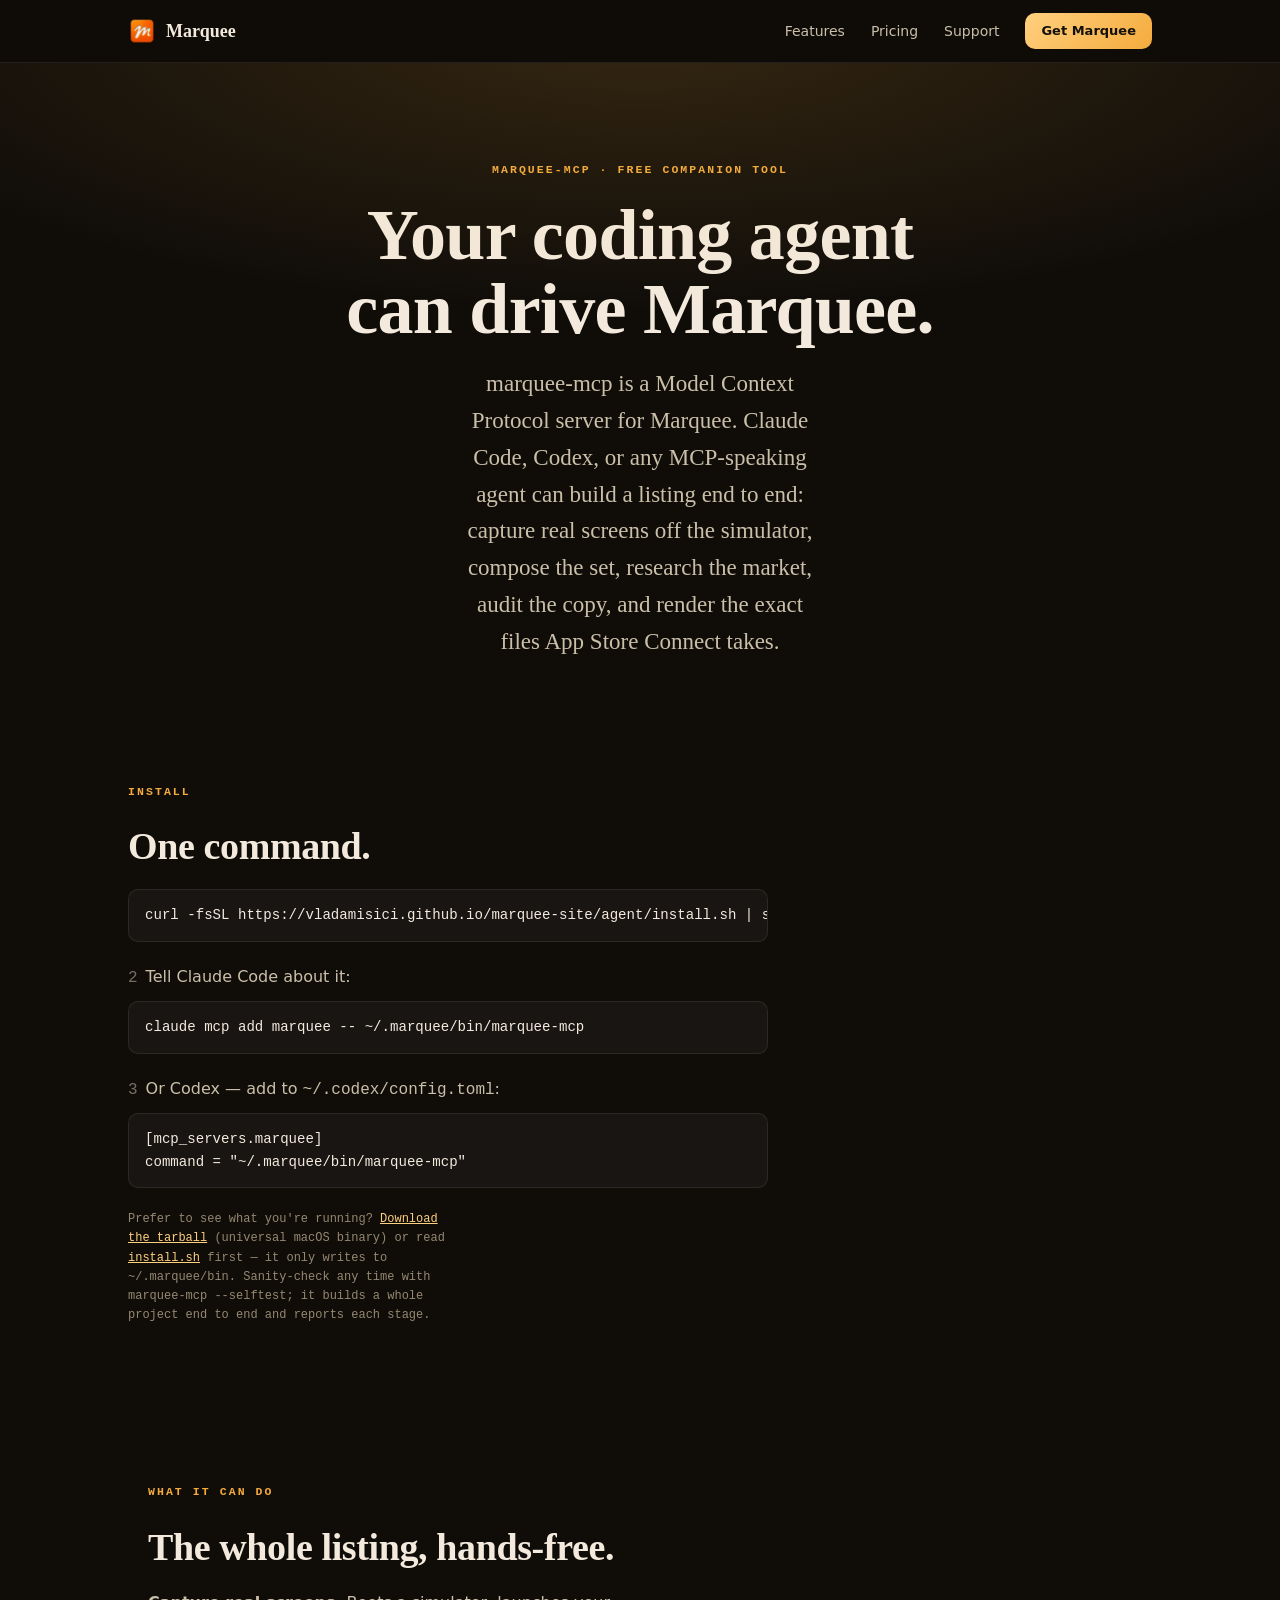
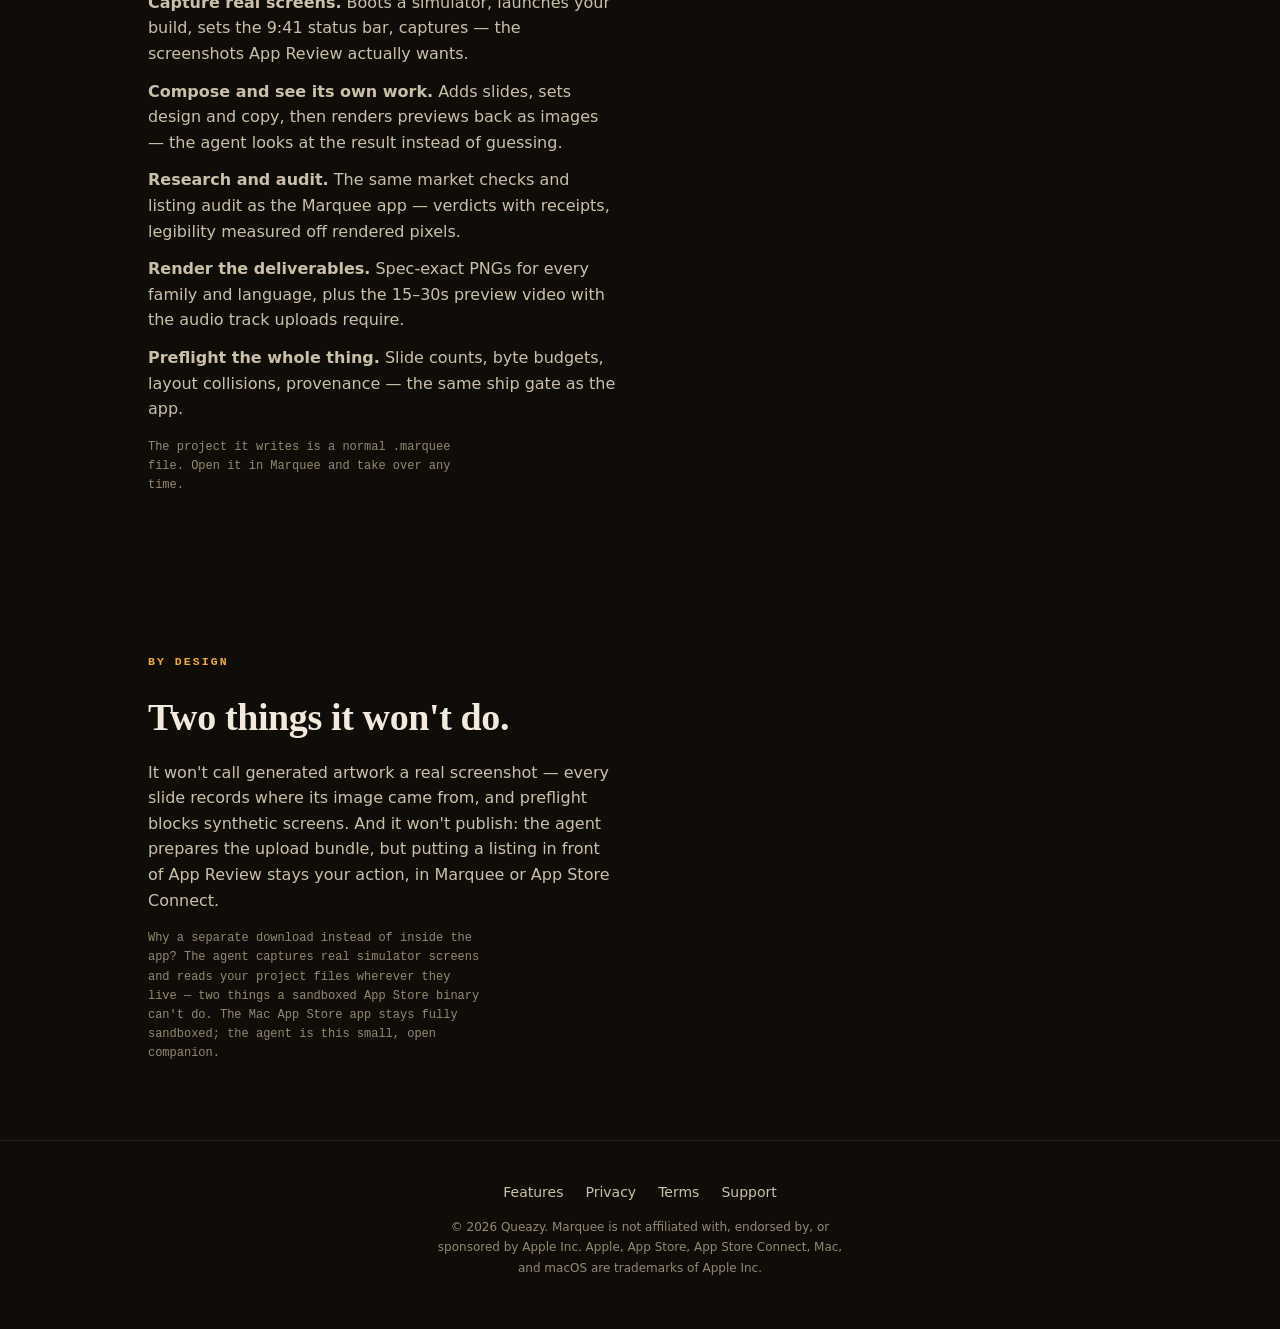
==== agent/index.html @ 682c8232 "site: add /agent — marquee-mcp download, installer, and the agent story The MCP server ships outside" ====
<!DOCTYPE html>
<html lang="en">
<head>
<meta charset="utf-8">
<meta name="viewport" content="width=device-width, initial-scale=1">
<title>Marquee Agent — let Claude Code or Codex drive the studio</title>
<meta name="description" content="marquee-mcp is Marquee's free MCP server: coding agents like Claude Code and Codex can capture real simulator screens, compose screenshot sets, run the ASO audit, and render store-exact files — while publishing stays yours.">
<meta property="og:title" content="Marquee Agent — let Claude Code or Codex drive the studio">
<meta property="og:description" content="A free MCP server for Marquee. Your coding agent captures real screens, composes the set, audits the copy, and renders store-exact files.">
<meta property="og:type" content="website">
<link rel="icon" type="image/png" href="../icon.png">
<link rel="stylesheet" href="../style.css?v=3">
<style>
  .code { background: rgba(127,127,127,.08); border: 1px solid rgba(127,127,127,.18);
          border-radius: 10px; padding: 14px 16px; font-family: var(--mono);
          font-size: .88rem; overflow-x: auto; white-space: pre; margin: 10px 0 22px; }
  .step-num { font-family: var(--mono); opacity: .55; margin-right: 8px; }
</style>
</head>
<body>

<nav class="nav">
  <div class="wrap">
    <a class="brand" href="../index.html"><img src="../icon.png" alt="" width="28" height="28">Marquee</a>
    <div class="links">
      <a href="../index.html#features">Features</a>
      <a href="../index.html#pricing">Pricing</a>
      <a href="../index.html#support">Support</a>
      <a class="cta-sm" href="https://apps.apple.com/app/id6792501183">Get Marquee</a>
    </div>
  </div>
</nav>

<header class="hero" id="top">
  <div class="wrap">
    <span class="eyebrow">marquee-mcp · Free companion tool</span>
    <h1>Your coding agent<br>can drive Marquee.</h1>
    <p class="tag">marquee-mcp is a Model Context Protocol server for Marquee. Claude Code, Codex, or
      any MCP-speaking agent can build a listing end to end: capture real screens off the simulator,
      compose the set, research the market, audit the copy, and render the exact files
      App Store Connect takes.</p>
  </div>
</header>

<main>
  <div class="wrap">

    <section class="feature reveal in">
      <div class="text" style="max-width:640px;margin:0 auto;">
        <span class="eyebrow">Install</span>
        <h2>One command.</h2>
        <div class="code">curl -fsSL https://vladamisici.github.io/marquee-site/agent/install.sh | sh</div>
        <p><span class="step-num">2</span>Tell Claude Code about it:</p>
        <div class="code">claude mcp add marquee -- ~/.marquee/bin/marquee-mcp</div>
        <p><span class="step-num">3</span>Or Codex — add to <span style="font-family:var(--mono)">~/.codex/config.toml</span>:</p>
        <div class="code">[mcp_servers.marquee]
command = "~/.marquee/bin/marquee-mcp"</div>
        <p class="note">Prefer to see what you're running? <a href="marquee-mcp-1.1.0-macos.tar.gz">Download the tarball</a>
          (universal macOS binary) or read <a href="install.sh">install.sh</a> first — it only writes to
          <span style="font-family:var(--mono)">~/.marquee/bin</span>. Sanity-check any time with
          <span style="font-family:var(--mono)">marquee-mcp --selftest</span>; it builds a whole project
          end to end and reports each stage.</p>
      </div>
    </section>

    <section class="feature reveal in">
      <div class="text" style="max-width:640px;margin:0 auto;">
        <span class="eyebrow">What it can do</span>
        <h2>The whole listing, hands-free.</h2>
        <p><b>Capture real screens.</b> Boots a simulator, launches your build, sets the 9:41 status
          bar, captures — the screenshots App Review actually wants.</p>
        <p><b>Compose and see its own work.</b> Adds slides, sets design and copy, then renders
          previews back as images — the agent looks at the result instead of guessing.</p>
        <p><b>Research and audit.</b> The same market checks and listing audit as the Marquee app —
          verdicts with receipts, legibility measured off rendered pixels.</p>
        <p><b>Render the deliverables.</b> Spec-exact PNGs for every family and language, plus the
          15–30s preview video with the audio track uploads require.</p>
        <p><b>Preflight the whole thing.</b> Slide counts, byte budgets, layout collisions,
          provenance — the same ship gate as the app.</p>
        <p class="note">The project it writes is a normal .marquee file. Open it in Marquee and take
          over any time.</p>
      </div>
    </section>

    <section class="feature reveal in">
      <div class="text" style="max-width:640px;margin:0 auto;">
        <span class="eyebrow">By design</span>
        <h2>Two things it won't do.</h2>
        <p>It won't call generated artwork a real screenshot — every slide records where its image
          came from, and preflight blocks synthetic screens. And it won't publish: the agent prepares
          the upload bundle, but putting a listing in front of App Review stays your action, in
          Marquee or App Store Connect.</p>
        <p class="note">Why a separate download instead of inside the app? The agent captures real
          simulator screens and reads your project files wherever they live — two things a sandboxed
          App Store binary can't do. The Mac App Store app stays fully sandboxed; the agent is this
          small, open companion.</p>
      </div>
    </section>

  </div>
</main>

<footer>
  <nav>
    <a href="../index.html#features">Features</a>
    <a href="../privacy.html">Privacy</a>
    <a href="../terms.html">Terms</a>
    <a href="../index.html#support">Support</a>
  </nav>
  <p class="fine">© 2026 Queazy. Marquee is not affiliated with, endorsed by, or sponsored by Apple Inc.
    Apple, App Store, App Store Connect, Mac, and macOS are trademarks of Apple Inc.</p>
</footer>

</body>
</html>
---- style.css ----
/* Marquee — marketing + legal site.
   A committed warm-dark "studio light-table," matching the app itself: incandescent amber on
   deep warm black, serif titles, SF body, mono for specs. Single-theme by intent — Marquee is a
   committed dark studio, so the site lives in the same world rather than inverting for light. */

:root {
  --ground: #100d09;      /* deepest warm black, behind everything */
  --panel:  #17120c;      /* raised surfaces */
  --raised: #251f18;      /* cards */
  --line:   rgba(255,255,255,.08);
  --line-2: rgba(255,255,255,.14);
  --ink:      #f3eadd;
  --ink-soft: #cabfa9;
  --ink-faint:#948871;
  --accent:      #f4ab3d;
  --accent-soft: #ffd07e;
  --accent-glow: rgba(244,171,61,.16);
  --ok: #6bbf99;
  --serif: "New York", "Iowan Old Style", "Palatino", Georgia, serif;
  --sans:  -apple-system, BlinkMacSystemFont, "SF Pro Text", "Segoe UI", system-ui, sans-serif;
  --mono:  "SF Mono", ui-monospace, Menlo, monospace;
  --maxw: 1080px;
}

* { margin: 0; padding: 0; box-sizing: border-box; }
html { scroll-behavior: smooth; }
@media (prefers-reduced-motion: reduce) { html { scroll-behavior: auto; } }

body {
  background: var(--ground);
  color: var(--ink);
  font-family: var(--sans);
  line-height: 1.6;
  -webkit-font-smoothing: antialiased;
  text-rendering: optimizeLegibility;
  overflow-x: hidden;
}

a { color: var(--accent-soft); }
img { max-width: 100%; height: auto; display: block; }
:focus-visible { outline: 2px solid var(--accent); outline-offset: 3px; border-radius: 4px; }

.wrap { max-width: var(--maxw); margin: 0 auto; padding: 0 28px; }

/* Eyebrow label — mono, tracked, amber. Names a real capability, not a sequence number. */
.eyebrow {
  font-family: var(--mono); font-size: 11.5px; letter-spacing: .18em;
  text-transform: uppercase; color: var(--accent); font-weight: 600;
}

h1, h2, h3 { font-family: var(--serif); font-weight: 600; letter-spacing: -.01em; text-wrap: balance; }

/* ---- Top nav ---- */
.nav {
  position: sticky; top: 0; z-index: 50;
  backdrop-filter: saturate(140%) blur(14px);
  background: rgba(16,13,9,.72);
  border-bottom: 1px solid var(--line);
}
.nav .wrap { display: flex; align-items: center; gap: 16px; height: 62px; }
.nav .brand { display: flex; align-items: center; gap: 10px; font-family: var(--serif);
  font-size: 18px; font-weight: 600; text-decoration: none; color: var(--ink); }
.nav .brand img { width: 28px; height: 28px; border-radius: 8px; }
.nav .links { margin-left: auto; display: flex; align-items: center; gap: 26px; }
.nav .links a { color: var(--ink-soft); text-decoration: none; font-size: 14px; }
.nav .links a:hover { color: var(--ink); }
/* Higher specificity than `.nav .links a` so the near-black ink on amber isn't overridden
   by the link color (which made "Get Marquee" invisible). */
.nav .links a.cta-sm {
  font-size: 13px; font-weight: 600; color: #14100a;
  background: linear-gradient(135deg, var(--accent-soft), var(--accent));
  padding: 8px 16px; border-radius: 10px; text-decoration: none;
}
.nav .links a.cta-sm:hover { color: #14100a; filter: brightness(1.05); }
@media (max-width: 720px) { .nav .links a:not(.cta-sm) { display: none; } }

/* ---- Hero ---- */
.hero { position: relative; text-align: center; padding: 92px 0 40px; overflow: hidden; }
.hero::before {
  content: ""; position: absolute; inset: 0;
  background: radial-gradient(120% 80% at 50% -5%, var(--accent-glow), transparent 55%);
  pointer-events: none;
}
.hero .eyebrow { display: inline-block; margin-bottom: 20px; }
.hero h1 { font-size: clamp(42px, 7.4vw, 72px); line-height: 1.02; }
.hero .tag {
  font-family: var(--serif); font-size: clamp(18px, 2.5vw, 23px); color: var(--ink-soft);
  margin: 20px auto 0; max-width: 30ch; text-wrap: balance;
}
.hero .actions { margin-top: 34px; display: flex; gap: 14px; justify-content: center; align-items: center; flex-wrap: wrap; }
.btn {
  display: inline-block; font-weight: 600; text-decoration: none; border-radius: 13px;
  padding: 13px 28px; font-size: 16px;
}
.btn.primary {
  background: linear-gradient(135deg, var(--accent-soft), var(--accent)); color: #14100a;
  border: 1px solid rgba(255,255,255,.3); box-shadow: 0 12px 40px rgba(244,171,61,.26);
}
.btn.primary:hover { filter: brightness(1.05); }
.btn.ghost { color: var(--ink-soft); border: 1px solid var(--line-2); }
.btn.ghost:hover { color: var(--ink); border-color: var(--ink-faint); }
.hero .soon { font-size: 12.5px; color: var(--ink-faint); margin-top: 16px; font-family: var(--mono); }

/* Hero screenshot — floats on the ground with a soft glow, like a slide on the app's Stage. */
.hero-shot { position: relative; margin: 52px auto 0; max-width: 940px; }
.hero-shot img {
  width: 100%; border-radius: 16px; border: 1px solid var(--line-2);
  box-shadow: 0 40px 120px rgba(0,0,0,.6), 0 0 90px rgba(244,171,61,.08);
}

/* ---- Trust strip ---- */
.strip { border-top: 1px solid var(--line); border-bottom: 1px solid var(--line); background: var(--panel); }
.strip .wrap { display: grid; grid-template-columns: repeat(3, 1fr); }
.strip .cell { padding: 22px 18px; text-align: center; }
.strip .cell + .cell { border-left: 1px solid var(--line); }
.strip b { display: block; font-family: var(--serif); font-size: 16px; }
.strip span { font-size: 12.5px; color: var(--ink-faint); font-family: var(--mono); }
@media (max-width: 660px) {
  .strip .wrap { grid-template-columns: 1fr; }
  .strip .cell + .cell { border-left: none; border-top: 1px solid var(--line); }
}

/* ---- Feature rows (alternating image / text) ---- */
.feature { display: grid; grid-template-columns: 1.05fr .95fr; gap: 56px; align-items: center; padding: 76px 0; }
.feature.flip .shot { order: 2; }
.feature .shot img {
  width: 100%; border-radius: 14px; border: 1px solid var(--line);
  box-shadow: 0 24px 70px rgba(0,0,0,.5);
}
.feature h2 { font-size: clamp(28px, 3.6vw, 38px); margin: 14px 0 12px; }
.feature p { color: var(--ink-soft); font-size: 16px; max-width: 46ch; }
.feature p + p { margin-top: 12px; }
.feature .note { font-family: var(--mono); font-size: 12px; color: var(--ink-faint); margin-top: 16px; }
@media (max-width: 820px) {
  .feature { grid-template-columns: 1fr; gap: 26px; padding: 52px 0; }
  .feature.flip .shot { order: 0; }
}

/* ---- ASO band (text-forward; no fabricated screenshot) ---- */
.aso { background: var(--panel); border-top: 1px solid var(--line); border-bottom: 1px solid var(--line); }
.aso .wrap { padding: 76px 28px; }
.aso h2 { font-size: clamp(28px, 3.6vw, 38px); margin: 14px 0 12px; max-width: 20ch; }
.aso .lede { color: var(--ink-soft); font-size: 16px; max-width: 60ch; }
.aso .chips { display: flex; flex-wrap: wrap; gap: 10px; margin-top: 26px; }
.aso .chip {
  font-family: var(--mono); font-size: 12px; color: var(--ink-soft);
  border: 1px solid var(--line-2); border-radius: 999px; padding: 7px 14px; background: var(--raised);
}
.aso .chip.ok { color: var(--ok); border-color: rgba(107,191,153,.4); }

/* ---- Pricing ---- */
.pricing { text-align: center; padding: 80px 0; }
.pricing h2 { font-size: clamp(28px, 3.6vw, 38px); }
.pricing .price { font-family: var(--serif); font-size: 22px; color: var(--ink-soft); margin-top: 12px; }
.pricing ul { list-style: none; margin: 26px auto 0; max-width: 420px; text-align: left; display: grid; gap: 10px; }
.pricing li { color: var(--ink-soft); font-size: 15px; padding-left: 28px; position: relative; }
.pricing li::before { content: "✓"; position: absolute; left: 0; color: var(--accent); font-weight: 700; }

/* ---- FAQ ---- */
.faq { padding: 40px 0 20px; }
.faq h2 { font-size: clamp(26px, 3.4vw, 34px); text-align: center; margin-bottom: 28px; }
.faq .list { max-width: 780px; margin: 0 auto; }
.faq details { border-top: 1px solid var(--line); padding: 18px 0; }
.faq details:last-child { border-bottom: 1px solid var(--line); }
.faq summary { font-family: var(--serif); font-size: 18px; cursor: pointer; list-style: none;
  display: flex; justify-content: space-between; gap: 16px; }
.faq summary::-webkit-details-marker { display: none; }
.faq summary::after { content: "+"; color: var(--accent); font-weight: 700; }
.faq details[open] summary::after { content: "–"; }
.faq details p { color: var(--ink-soft); font-size: 15px; margin-top: 12px; }

/* ---- Support ---- */
.support { text-align: center; padding: 72px 0; }
.support .card {
  background: var(--panel); border: 1px solid var(--line); border-radius: 20px;
  padding: 44px; max-width: 640px; margin: 28px auto 0;
}
.support .mail { display: inline-block; font-family: var(--mono); font-size: 18px; color: var(--accent-soft);
  text-decoration: none; margin-top: 10px; border-bottom: 1px solid rgba(244,171,61,.4); padding-bottom: 2px; }
.support .note { font-size: 13px; color: var(--ink-faint); margin-top: 16px; }

/* ---- Footer ---- */
footer { border-top: 1px solid var(--line); padding: 40px 0 56px; text-align: center; }
footer nav { margin-bottom: 14px; display: flex; gap: 22px; justify-content: center; flex-wrap: wrap; }
footer nav a { color: var(--ink-soft); text-decoration: none; font-size: 14px; }
footer nav a:hover { color: var(--accent-soft); }
footer .fine { font-size: 12px; color: var(--ink-faint); max-width: 56ch; margin: 0 auto; line-height: 1.7; }

/* ---- Legal pages (privacy / terms) ---- */
.legal { padding: 64px 0 40px; }
.legal .back { font-family: var(--mono); font-size: 12.5px; color: var(--accent-soft); text-decoration: none; }
.legal h1 { font-size: clamp(34px, 5vw, 46px); margin: 18px 0 6px; }
.legal .eff { font-family: var(--mono); font-size: 12px; color: var(--ink-faint); }
.legal .doc { background: var(--panel); border: 1px solid var(--line); border-radius: 18px; padding: 44px; margin-top: 30px; }
.legal .lead { font-family: var(--serif); font-size: 20px; color: var(--ink);
  border-left: 2px solid var(--accent); padding-left: 18px; margin-bottom: 26px; text-wrap: balance; }
.legal .doc h2 { font-size: 20px; margin: 30px 0 8px; }
.legal .doc h2:first-of-type { margin-top: 0; }
.legal .doc p, .legal .doc li { color: var(--ink-soft); font-size: 15px; }
.legal .doc p + p { margin-top: 10px; }
.legal .doc ul { margin: 10px 0 4px 22px; }
.legal .doc li { margin-bottom: 6px; }
@media (max-width: 660px) { .legal .doc, .support .card { padding: 28px 22px; } }

/* ---- Scroll reveal (subtle; disabled for reduced motion) ---- */
.reveal { opacity: 0; transform: translateY(16px); transition: opacity .6s ease, transform .6s ease; }
.reveal.in { opacity: 1; transform: none; }
@media (prefers-reduced-motion: reduce) { .reveal { opacity: 1; transform: none; transition: none; } }
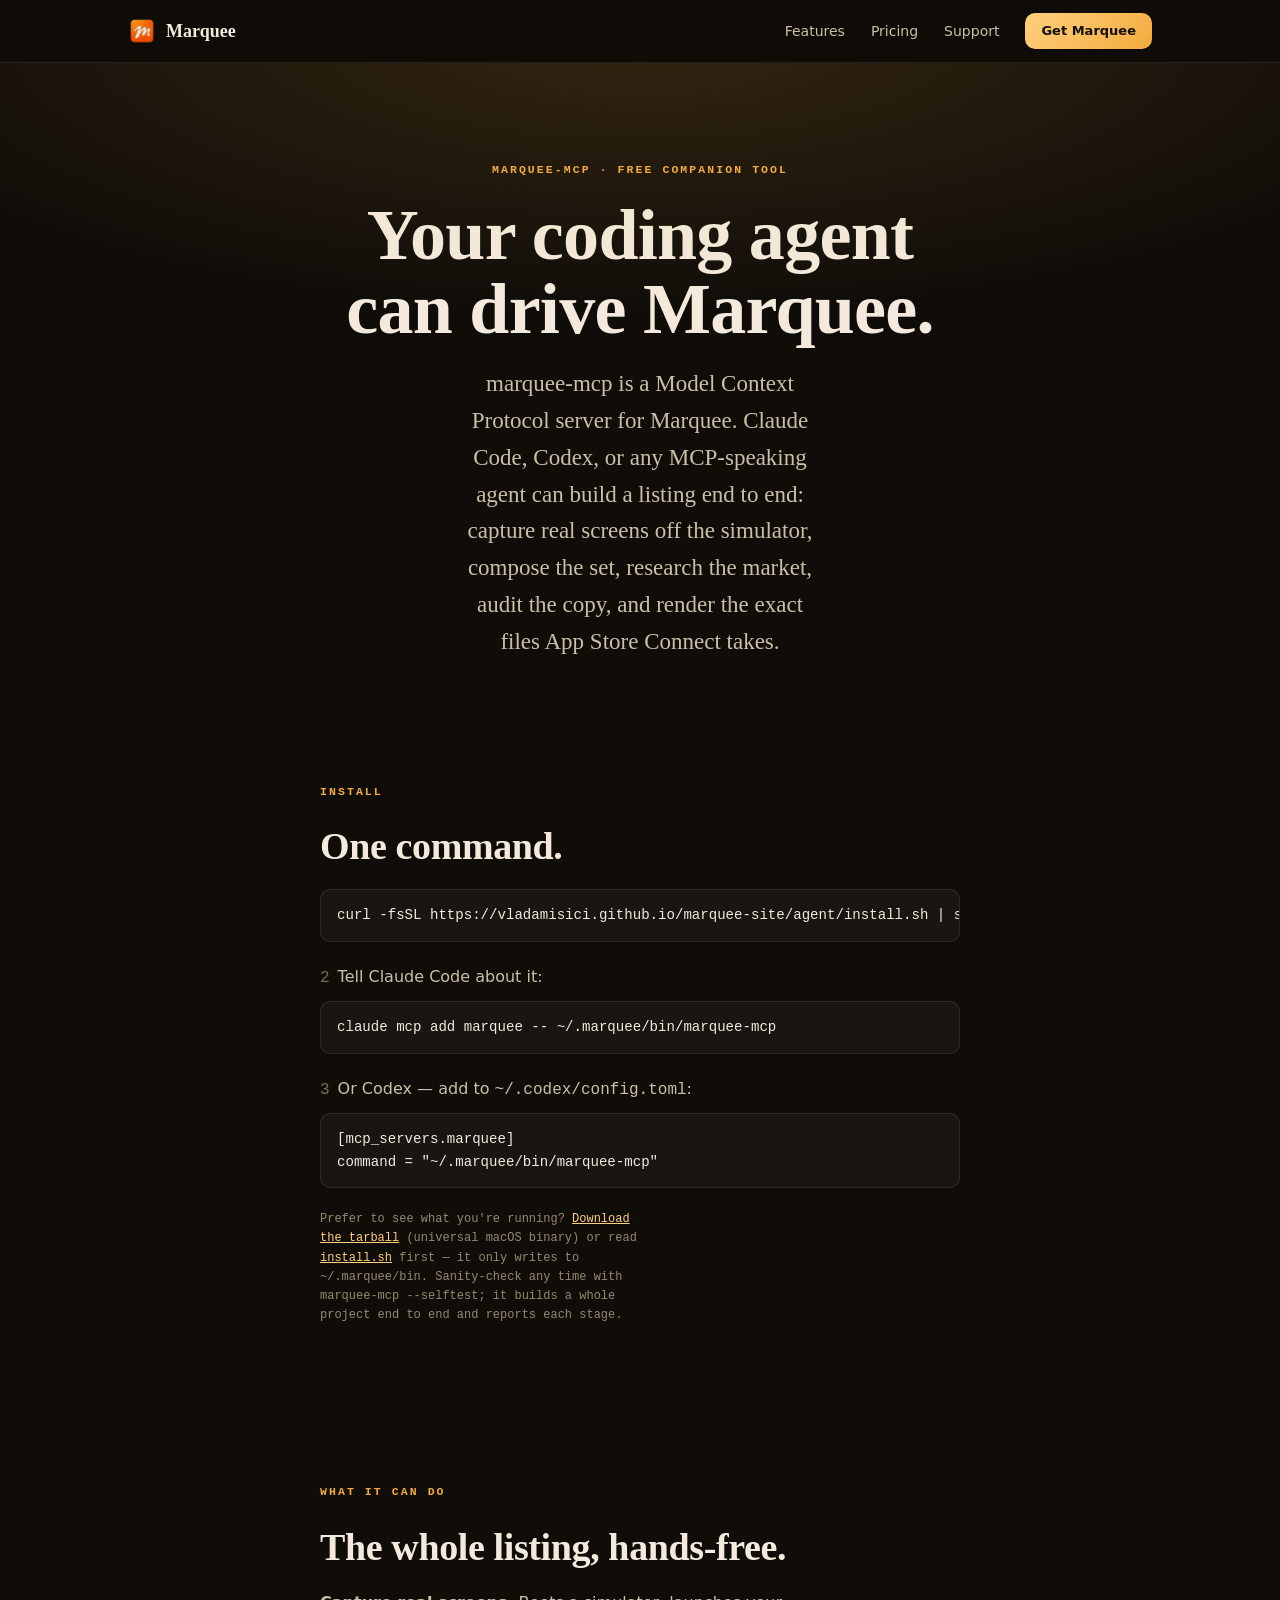
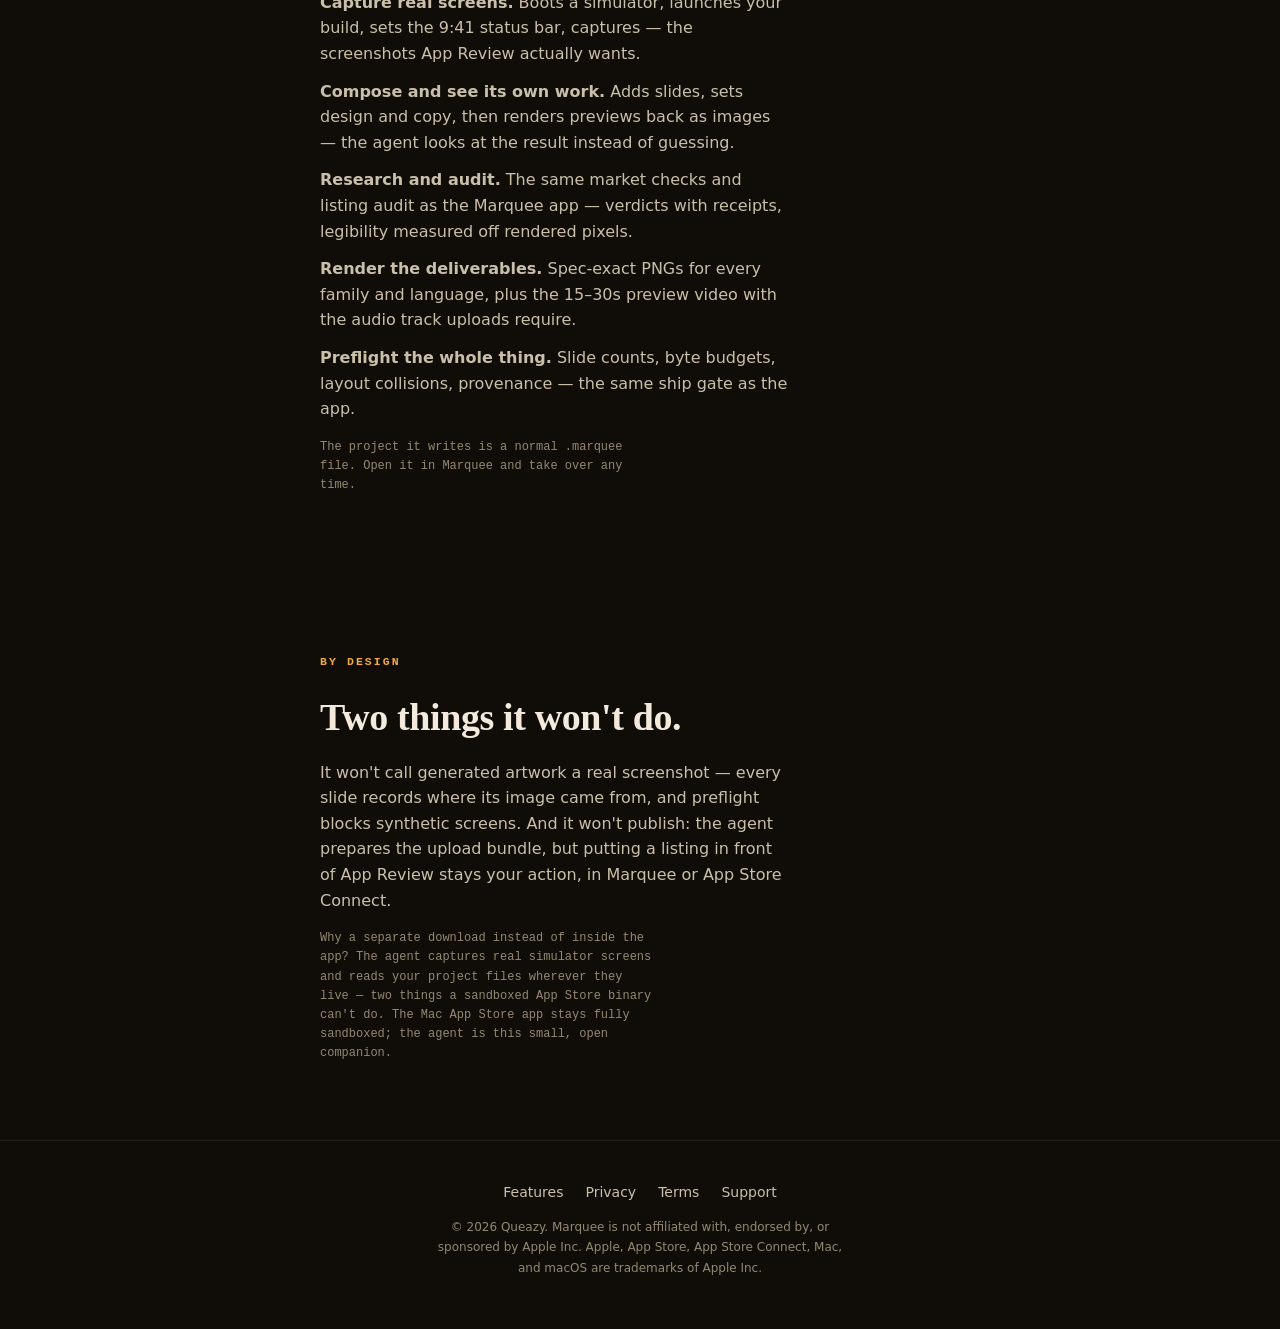
==== commit bf700f9a: "site(agent): text-only sections center instead of hanging in the shot column Co-Authored-By: Claude " ====
--- a/agent/index.html
+++ b/agent/index.html
@@ -45,7 +45,7 @@
 <main>
   <div class="wrap">
 
-    <section class="feature reveal in">
+    <section class="feature reveal in" style="display:block;">
       <div class="text" style="max-width:640px;margin:0 auto;">
         <span class="eyebrow">Install</span>
         <h2>One command.</h2>
@@ -63,7 +63,7 @@
       </div>
     </section>
 
-    <section class="feature reveal in">
+    <section class="feature reveal in" style="display:block;">
       <div class="text" style="max-width:640px;margin:0 auto;">
         <span class="eyebrow">What it can do</span>
         <h2>The whole listing, hands-free.</h2>
@@ -82,7 +82,7 @@
       </div>
     </section>
 
-    <section class="feature reveal in">
+    <section class="feature reveal in" style="display:block;">
       <div class="text" style="max-width:640px;margin:0 auto;">
         <span class="eyebrow">By design</span>
         <h2>Two things it won't do.</h2>
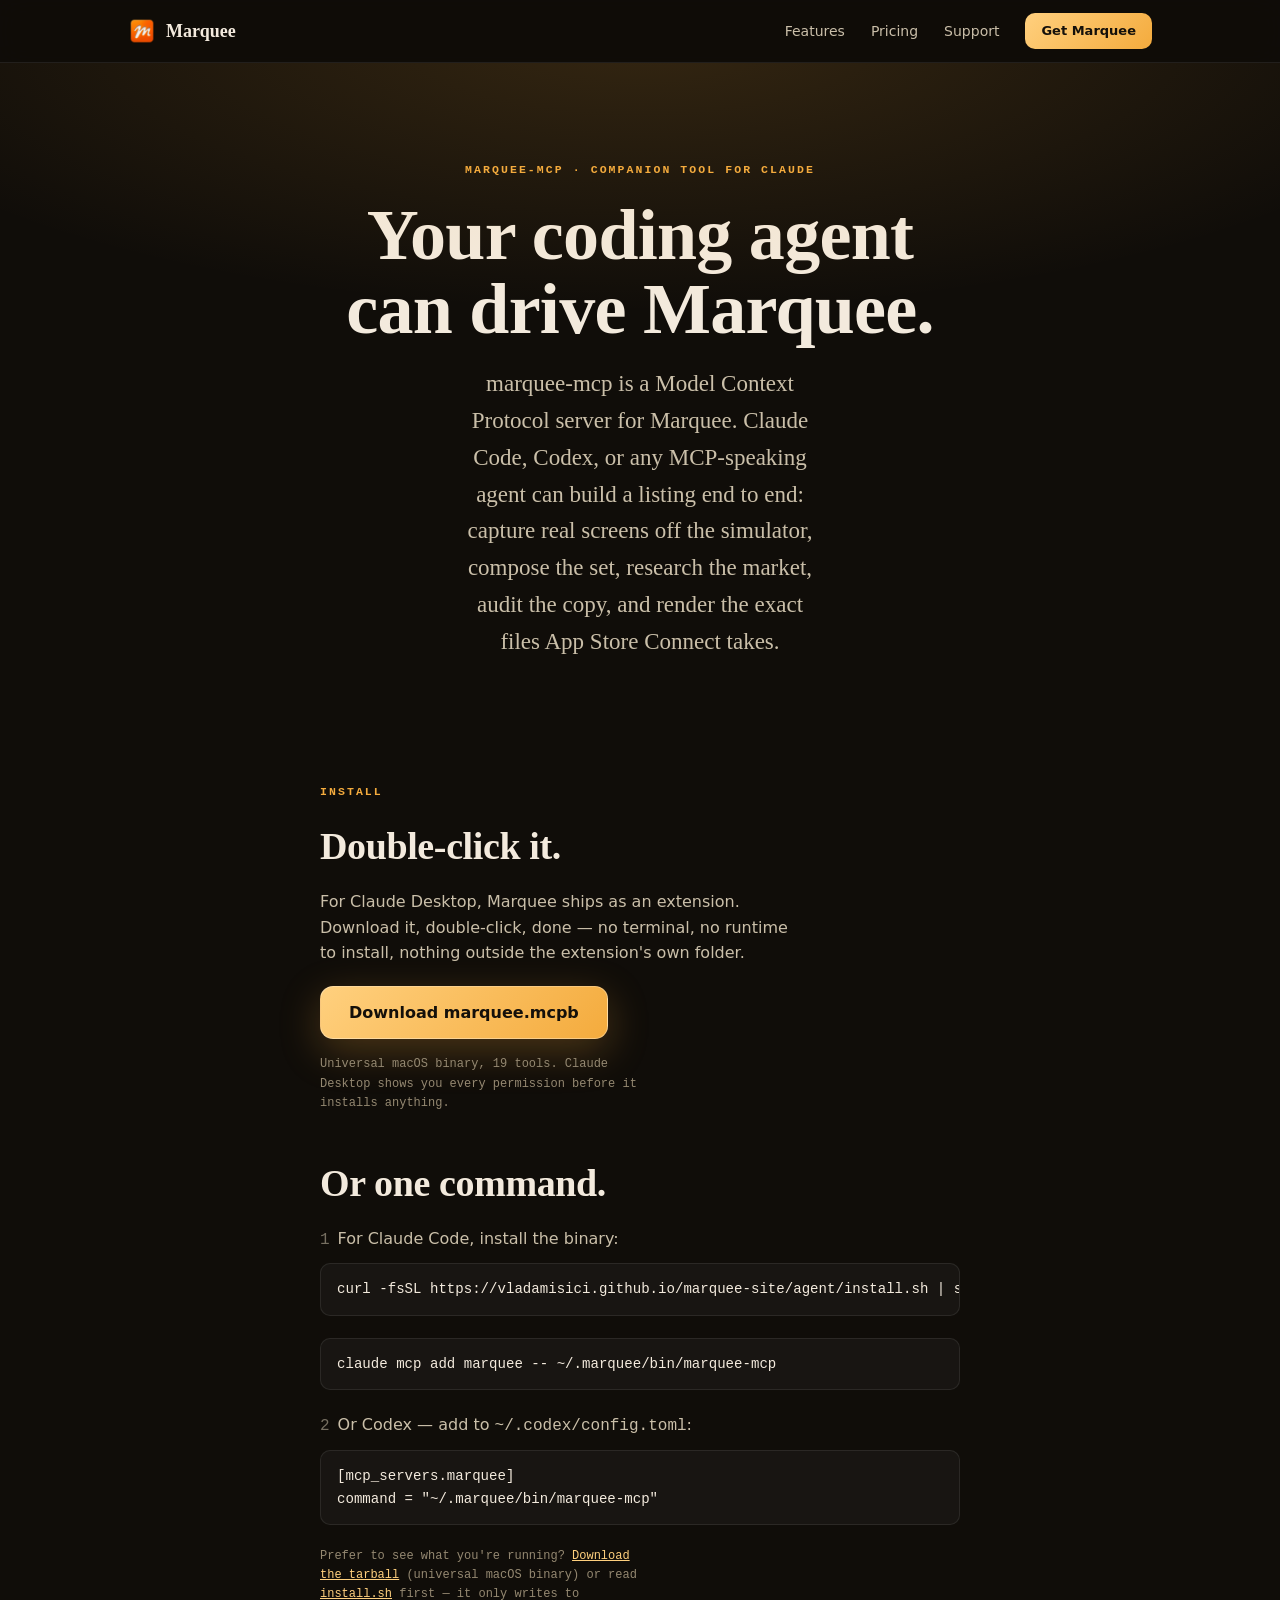
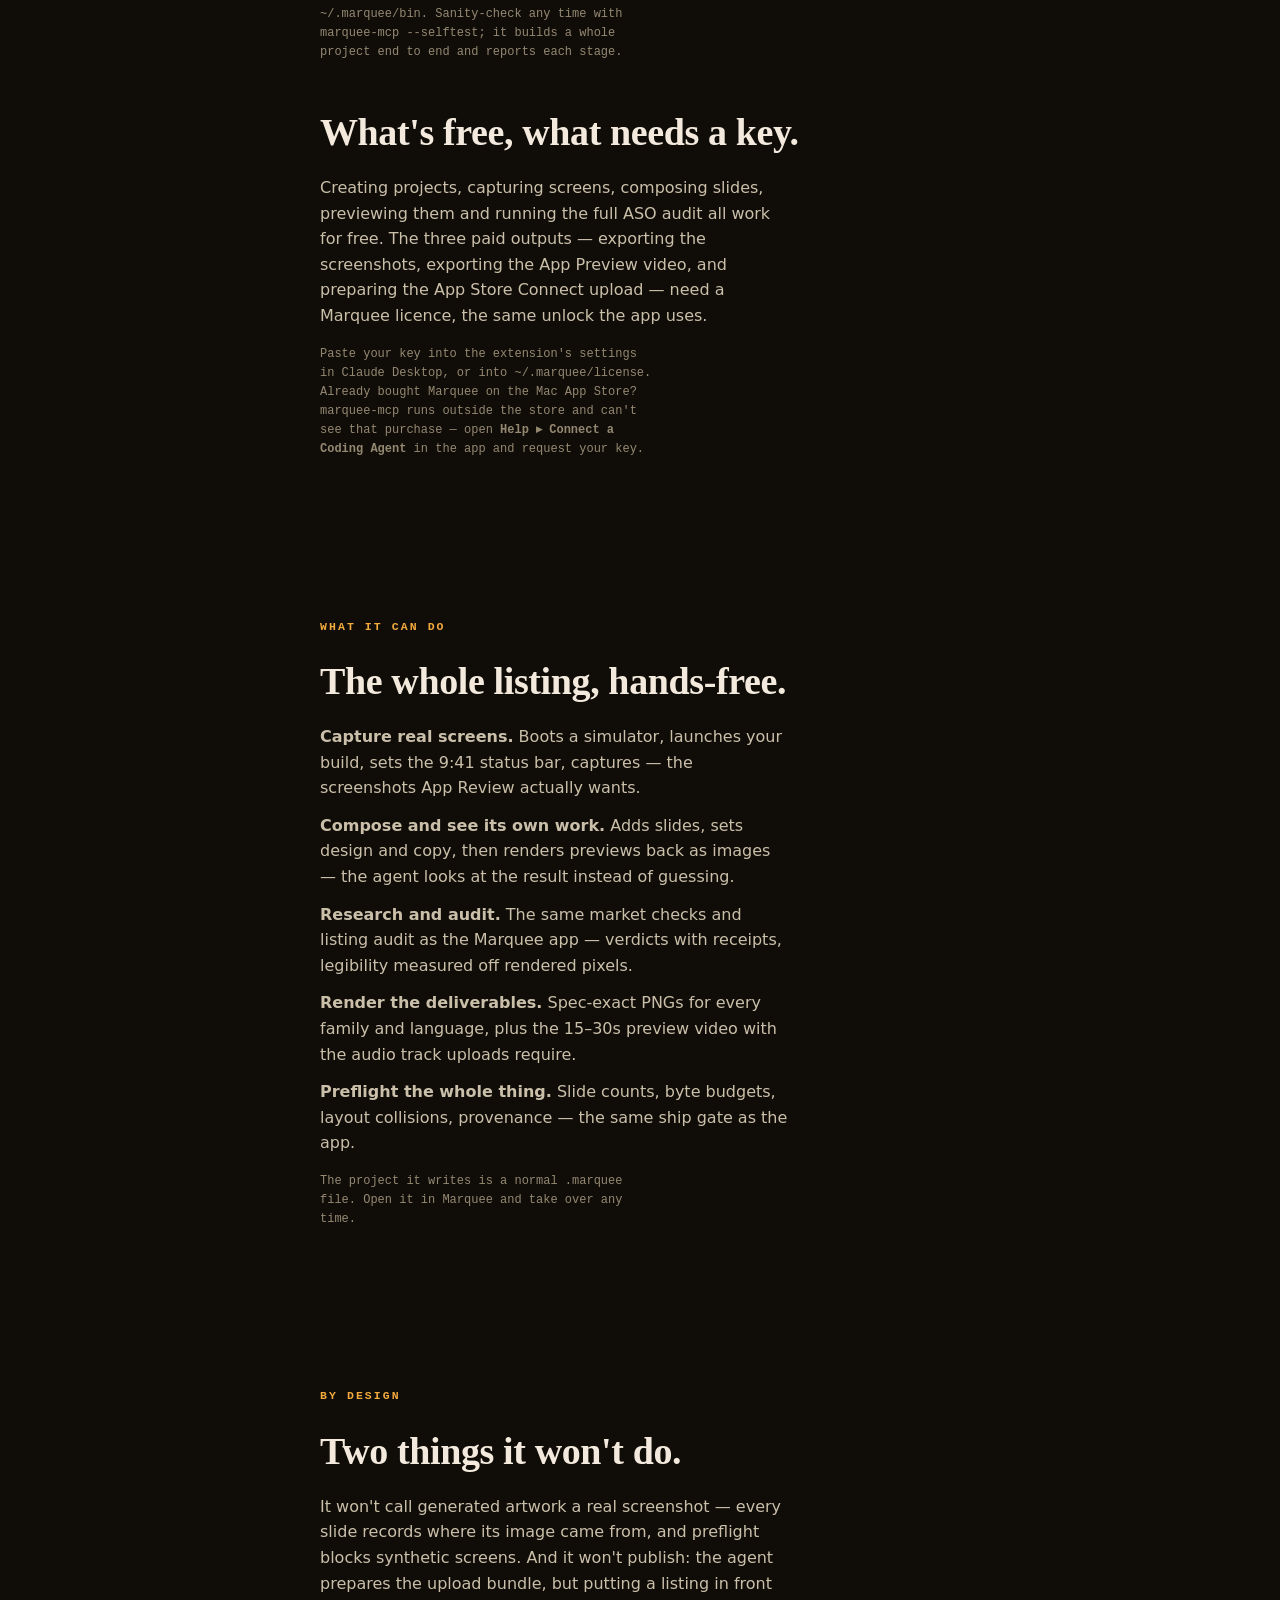
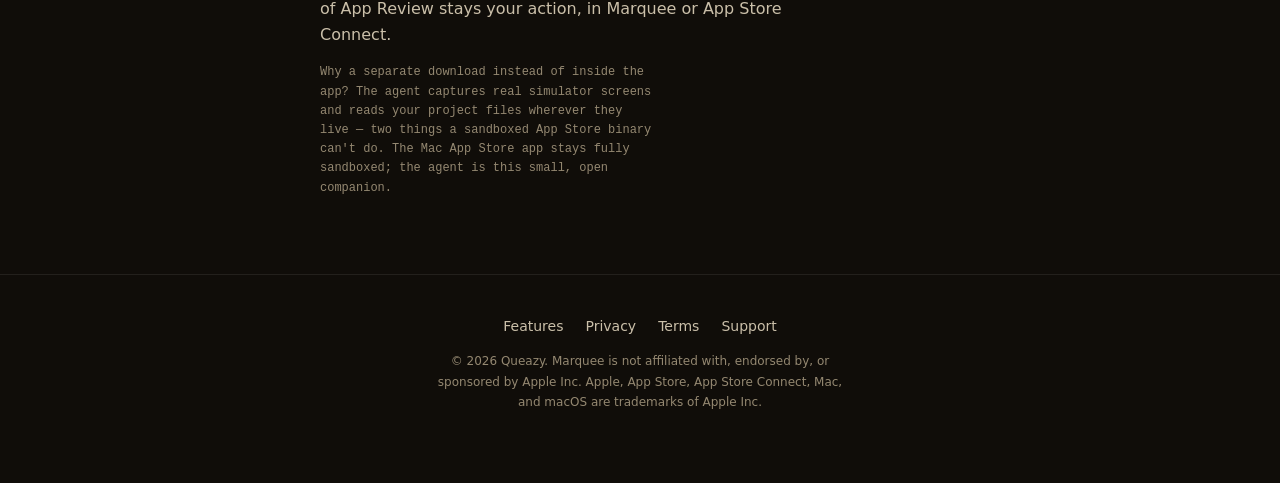
==== commit e585c6d4: "agent: one-click Claude Desktop install, and say what needs a key The install was a curl pipe into s" ====
--- a/agent/index.html
+++ b/agent/index.html
@@ -4,9 +4,9 @@
 <meta charset="utf-8">
 <meta name="viewport" content="width=device-width, initial-scale=1">
 <title>Marquee Agent — let Claude Code or Codex drive the studio</title>
-<meta name="description" content="marquee-mcp is Marquee's free MCP server: coding agents like Claude Code and Codex can capture real simulator screens, compose screenshot sets, run the ASO audit, and render store-exact files — while publishing stays yours.">
+<meta name="description" content="marquee-mcp is Marquee's MCP server: coding agents like Claude Code and Codex can capture real simulator screens, compose screenshot sets, run the ASO audit, and render store-exact files — while publishing stays yours. One-click install for Claude Desktop.">
 <meta property="og:title" content="Marquee Agent — let Claude Code or Codex drive the studio">
-<meta property="og:description" content="A free MCP server for Marquee. Your coding agent captures real screens, composes the set, audits the copy, and renders store-exact files.">
+<meta property="og:description" content="An MCP server for Marquee. Your coding agent captures real screens, composes the set, audits the copy, and renders store-exact files.">
 <meta property="og:type" content="website">
 <link rel="icon" type="image/png" href="../icon.png">
 <link rel="stylesheet" href="../style.css?v=3">
@@ -33,7 +33,7 @@
 
 <header class="hero" id="top">
   <div class="wrap">
-    <span class="eyebrow">marquee-mcp · Free companion tool</span>
+    <span class="eyebrow">marquee-mcp · Companion tool for Claude</span>
     <h1>Your coding agent<br>can drive Marquee.</h1>
     <p class="tag">marquee-mcp is a Model Context Protocol server for Marquee. Claude Code, Codex, or
       any MCP-speaking agent can build a listing end to end: capture real screens off the simulator,
@@ -48,11 +48,20 @@
     <section class="feature reveal in" style="display:block;">
       <div class="text" style="max-width:640px;margin:0 auto;">
         <span class="eyebrow">Install</span>
-        <h2>One command.</h2>
+        <h2>Double-click it.</h2>
+        <p>For Claude Desktop, Marquee ships as an extension. Download it, double-click, done —
+          no terminal, no runtime to install, nothing outside the extension's own folder.</p>
+        <div class="actions" style="margin:20px 0 8px;">
+          <a class="btn primary" href="marquee.mcpb">Download marquee.mcpb</a>
+        </div>
+        <p class="note">Universal macOS binary, 19 tools. Claude Desktop shows you every permission
+          before it installs anything.</p>
+
+        <h2 style="margin-top:40px;">Or one command.</h2>
+        <p><span class="step-num">1</span>For Claude Code, install the binary:</p>
         <div class="code">curl -fsSL https://vladamisici.github.io/marquee-site/agent/install.sh | sh</div>
-        <p><span class="step-num">2</span>Tell Claude Code about it:</p>
         <div class="code">claude mcp add marquee -- ~/.marquee/bin/marquee-mcp</div>
-        <p><span class="step-num">3</span>Or Codex — add to <span style="font-family:var(--mono)">~/.codex/config.toml</span>:</p>
+        <p><span class="step-num">2</span>Or Codex — add to <span style="font-family:var(--mono)">~/.codex/config.toml</span>:</p>
         <div class="code">[mcp_servers.marquee]
 command = "~/.marquee/bin/marquee-mcp"</div>
         <p class="note">Prefer to see what you're running? <a href="marquee-mcp-1.1.0-macos.tar.gz">Download the tarball</a>
@@ -60,6 +69,16 @@
           <span style="font-family:var(--mono)">~/.marquee/bin</span>. Sanity-check any time with
           <span style="font-family:var(--mono)">marquee-mcp --selftest</span>; it builds a whole project
           end to end and reports each stage.</p>
+
+        <h2 style="margin-top:40px;">What's free, what needs a key.</h2>
+        <p>Creating projects, capturing screens, composing slides, previewing them and running the
+          full ASO audit all work for free. The three paid outputs — exporting the screenshots,
+          exporting the App Preview video, and preparing the App Store Connect upload — need a
+          Marquee licence, the same unlock the app uses.</p>
+        <p class="note">Paste your key into the extension's settings in Claude Desktop, or into
+          <span style="font-family:var(--mono)">~/.marquee/license</span>. Already bought Marquee on
+          the Mac App Store? marquee-mcp runs outside the store and can't see that purchase —
+          open <b>Help ▸ Connect a Coding Agent</b> in the app and request your key.</p>
       </div>
     </section>
 
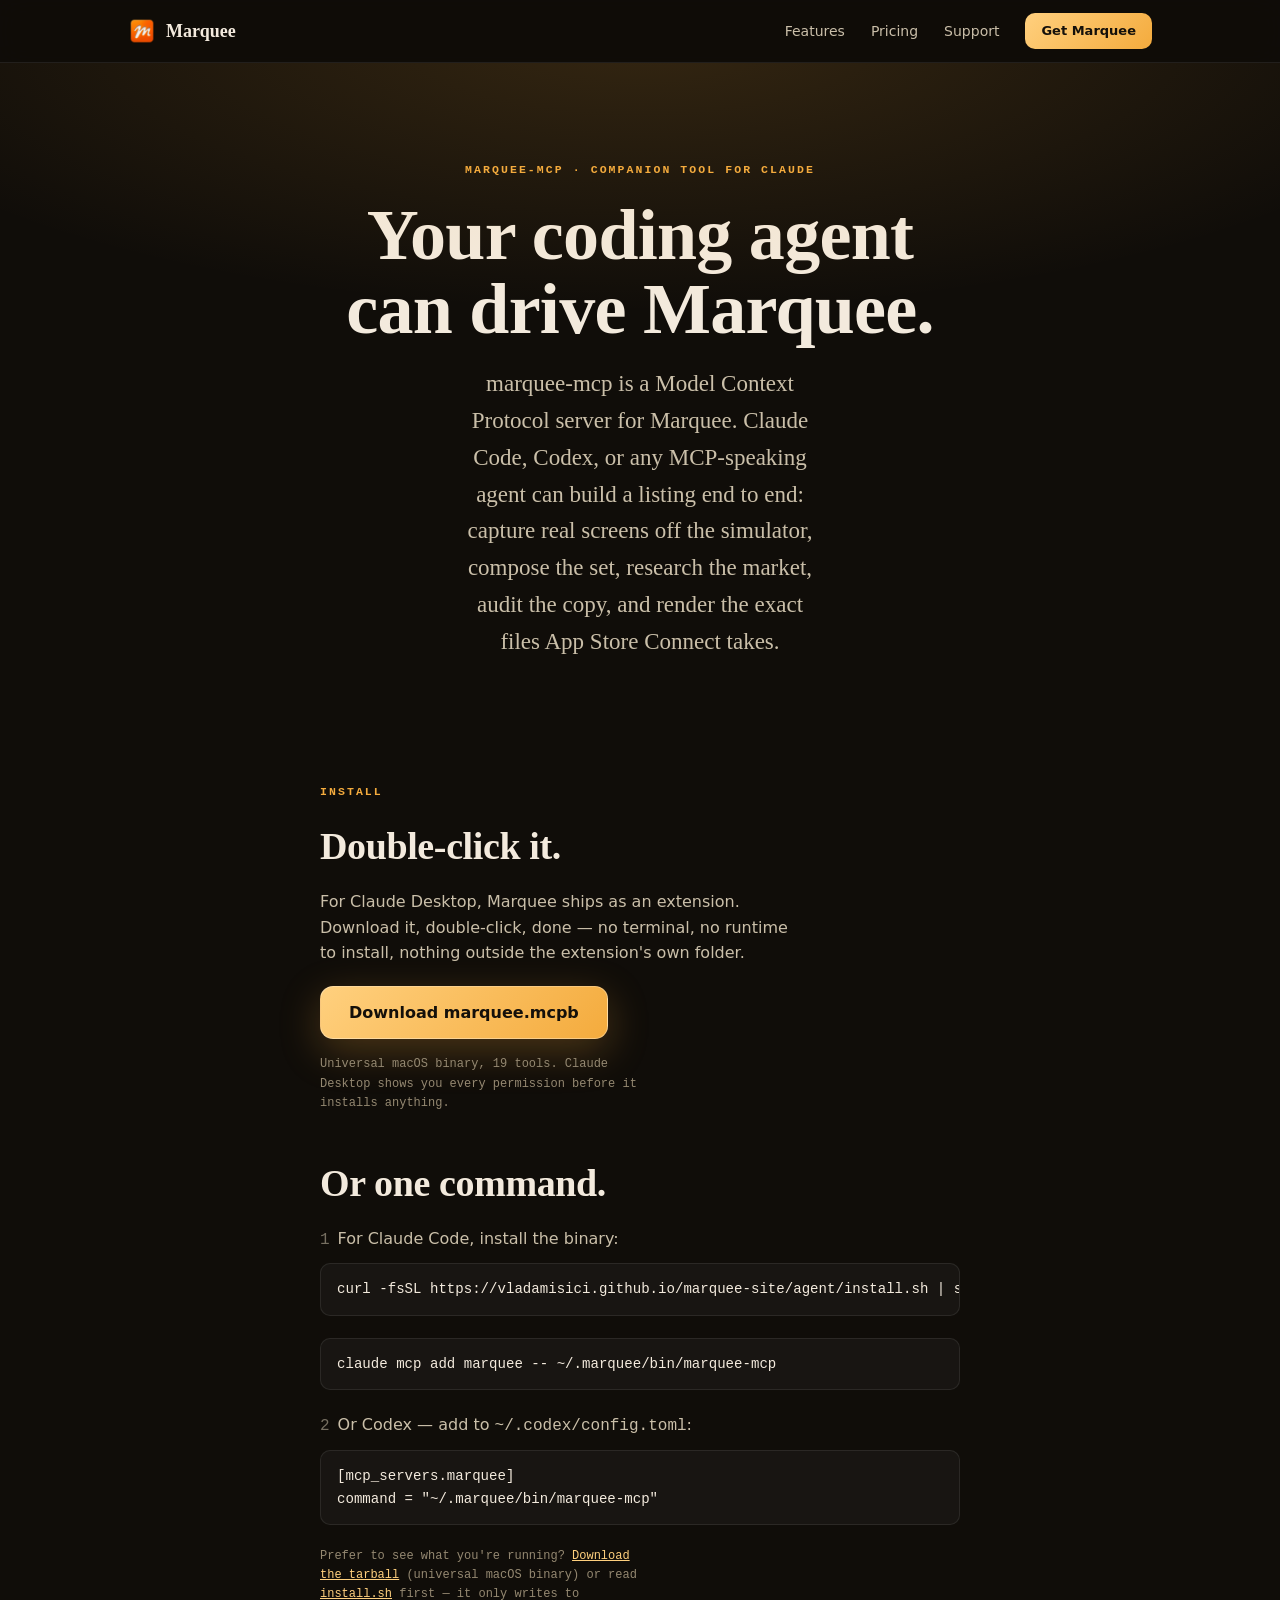
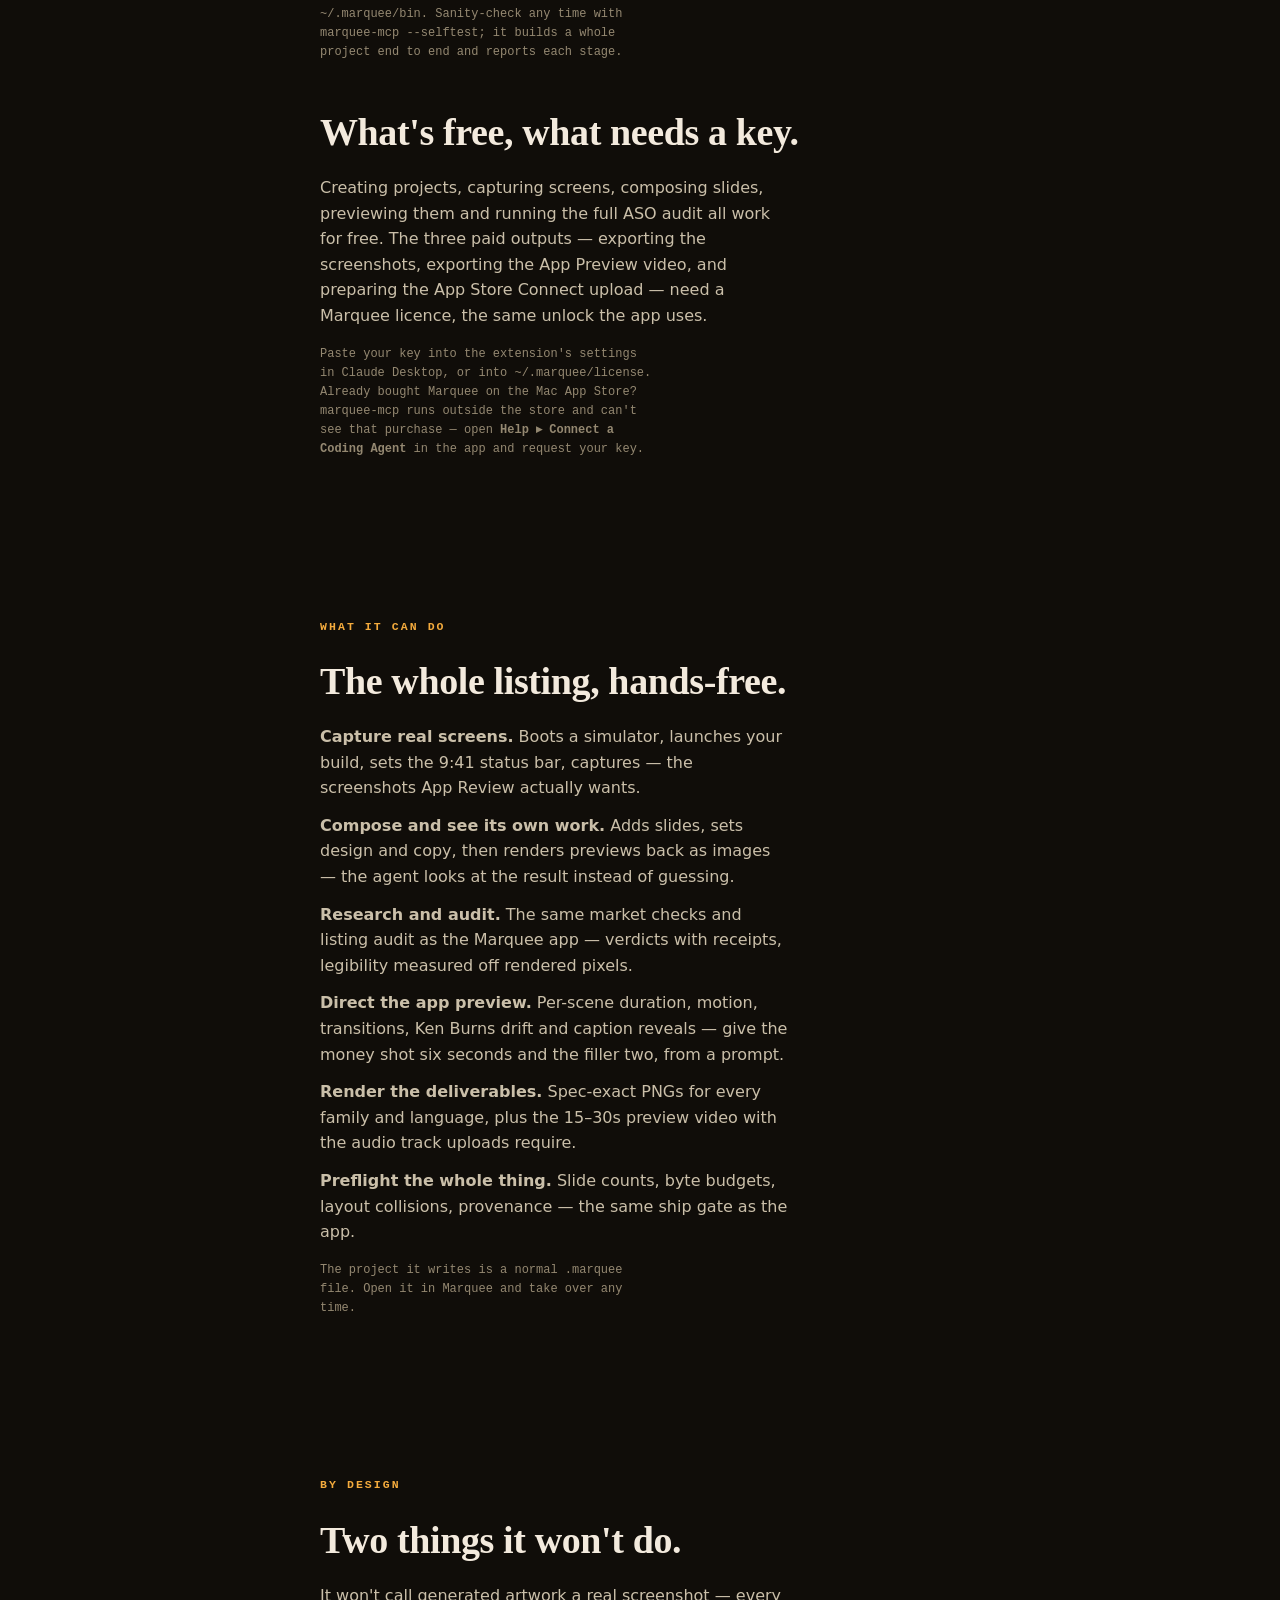
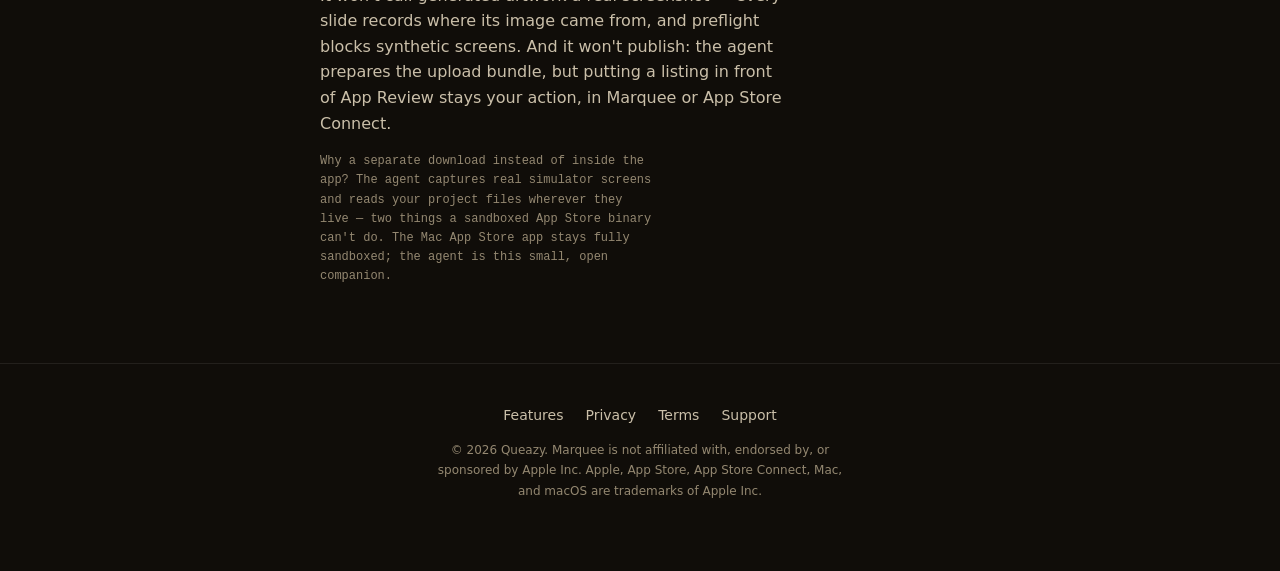
==== commit 7ea7f4c9: "agent: the film is directable now, not just renderable marquee-mcp could encode the app preview but " ====
--- a/agent/index.html
+++ b/agent/index.html
@@ -92,6 +92,8 @@
           previews back as images — the agent looks at the result instead of guessing.</p>
         <p><b>Research and audit.</b> The same market checks and listing audit as the Marquee app —
           verdicts with receipts, legibility measured off rendered pixels.</p>
+        <p><b>Direct the app preview.</b> Per-scene duration, motion, transitions, Ken Burns drift and
+          caption reveals — give the money shot six seconds and the filler two, from a prompt.</p>
         <p><b>Render the deliverables.</b> Spec-exact PNGs for every family and language, plus the
           15–30s preview video with the audio track uploads require.</p>
         <p><b>Preflight the whole thing.</b> Slide counts, byte budgets, layout collisions,
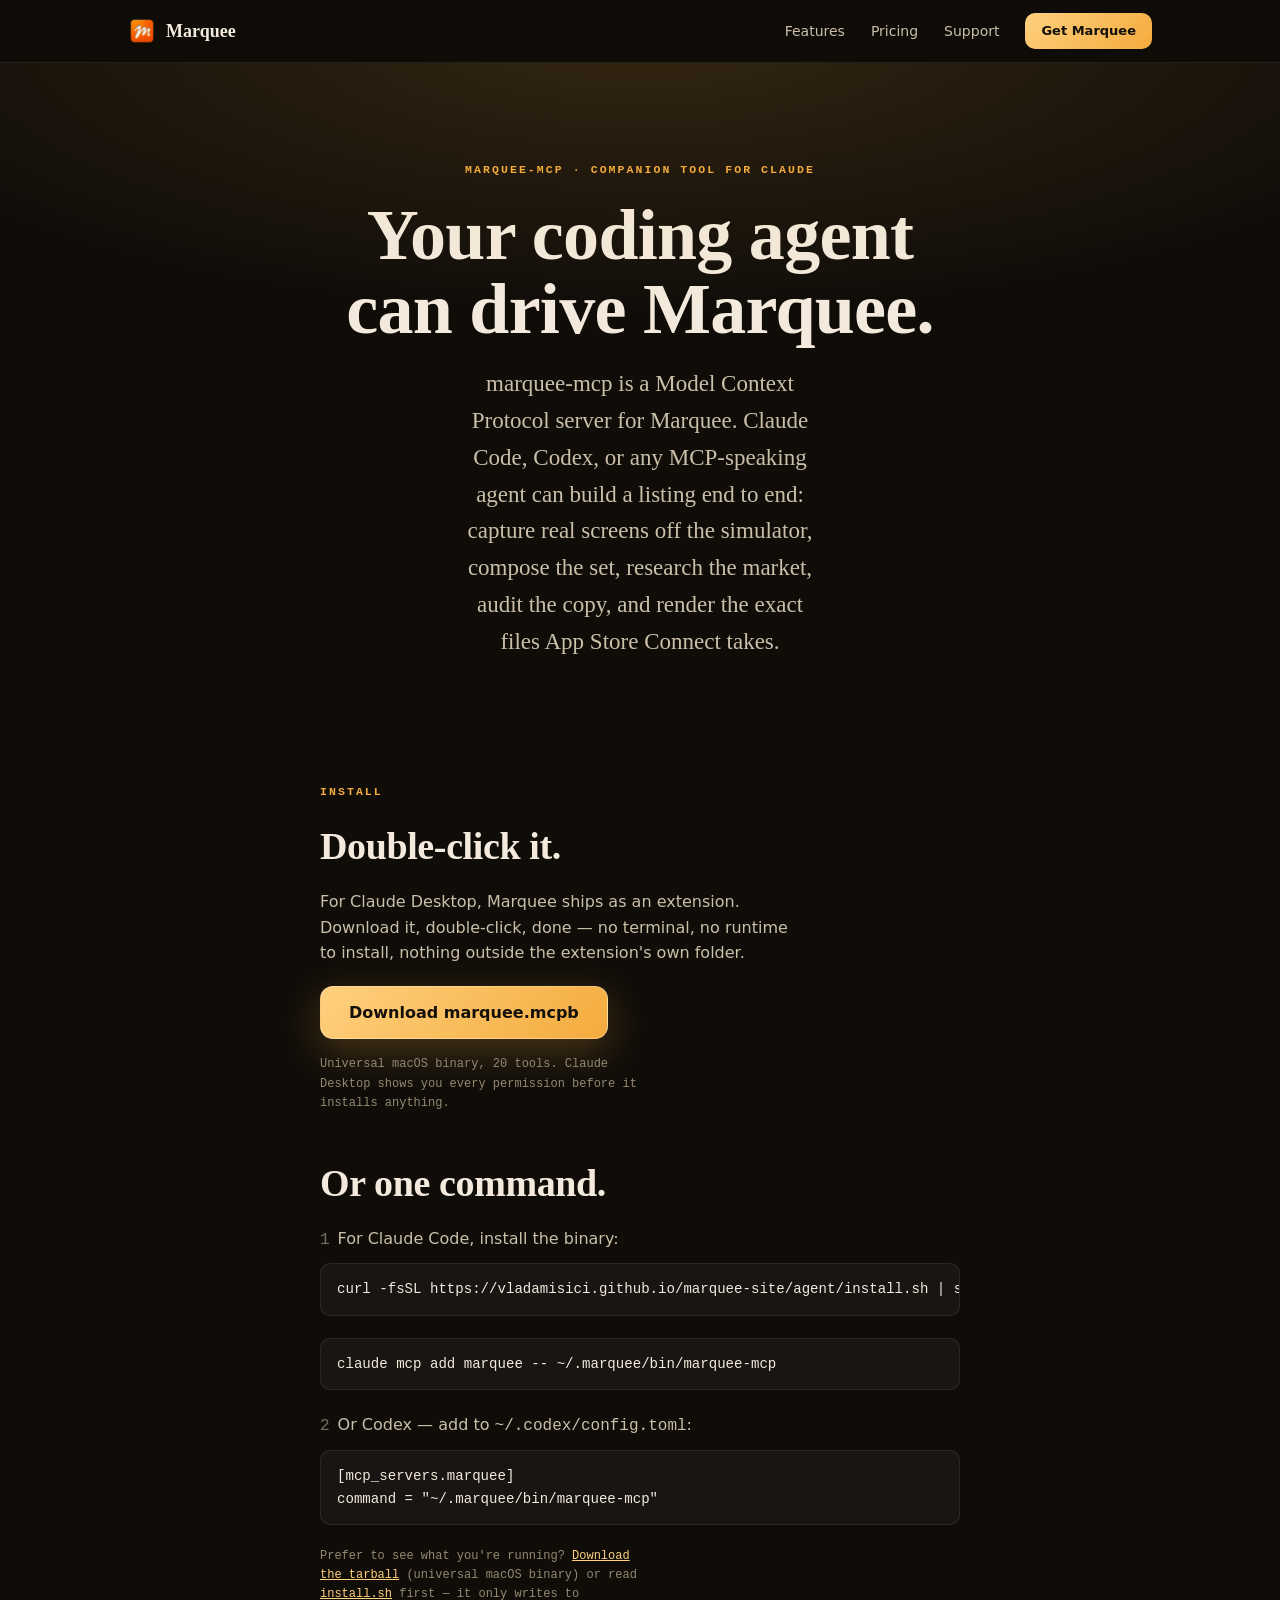
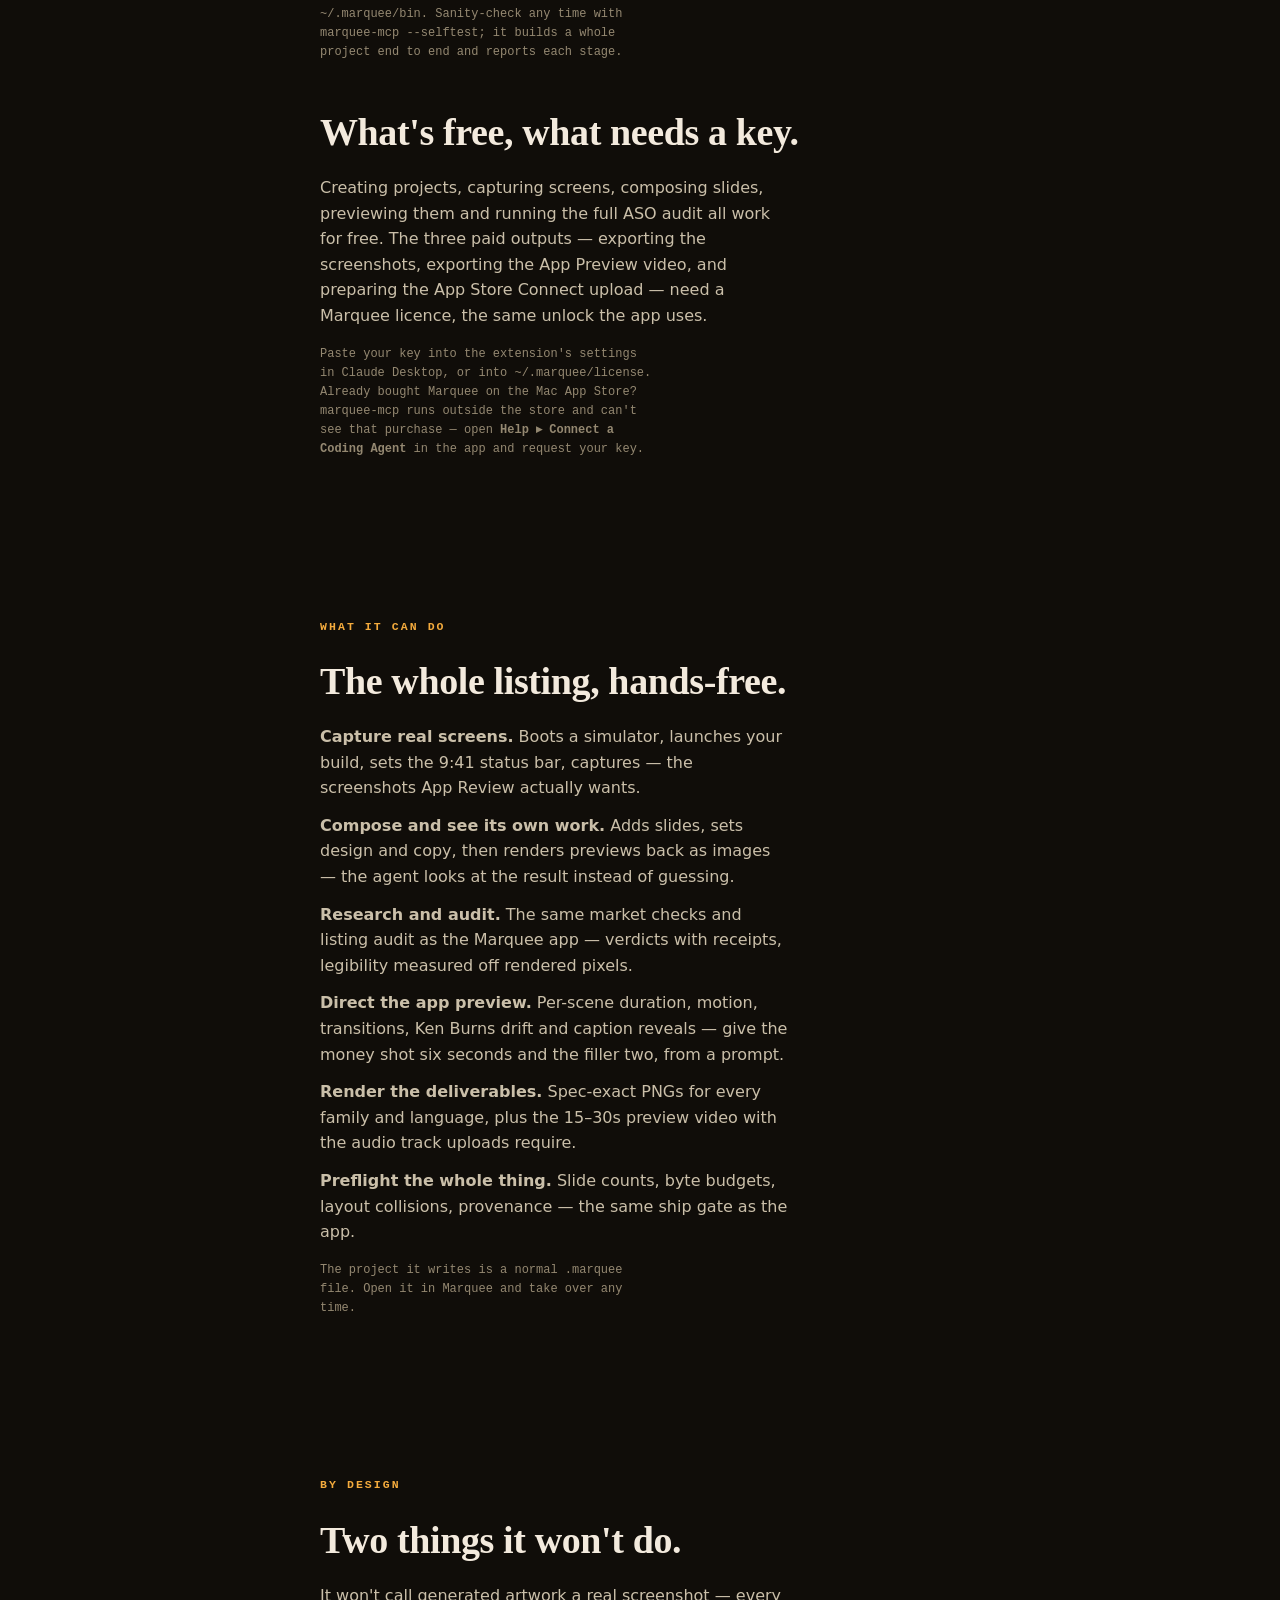
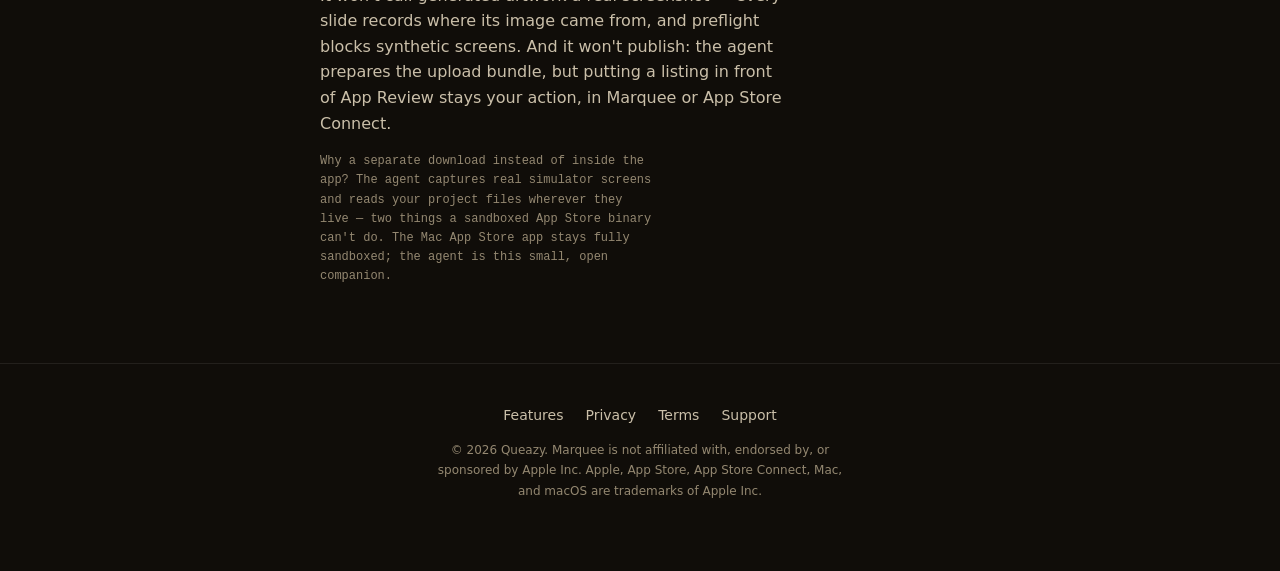
==== commit 73529a26: "agent: 20 tools, not 19 set_video_scenes brought the count up and the install note did not follow.  " ====
--- a/agent/index.html
+++ b/agent/index.html
@@ -54,7 +54,7 @@
         <div class="actions" style="margin:20px 0 8px;">
           <a class="btn primary" href="marquee.mcpb">Download marquee.mcpb</a>
         </div>
-        <p class="note">Universal macOS binary, 19 tools. Claude Desktop shows you every permission
+        <p class="note">Universal macOS binary, 20 tools. Claude Desktop shows you every permission
           before it installs anything.</p>
 
         <h2 style="margin-top:40px;">Or one command.</h2>
